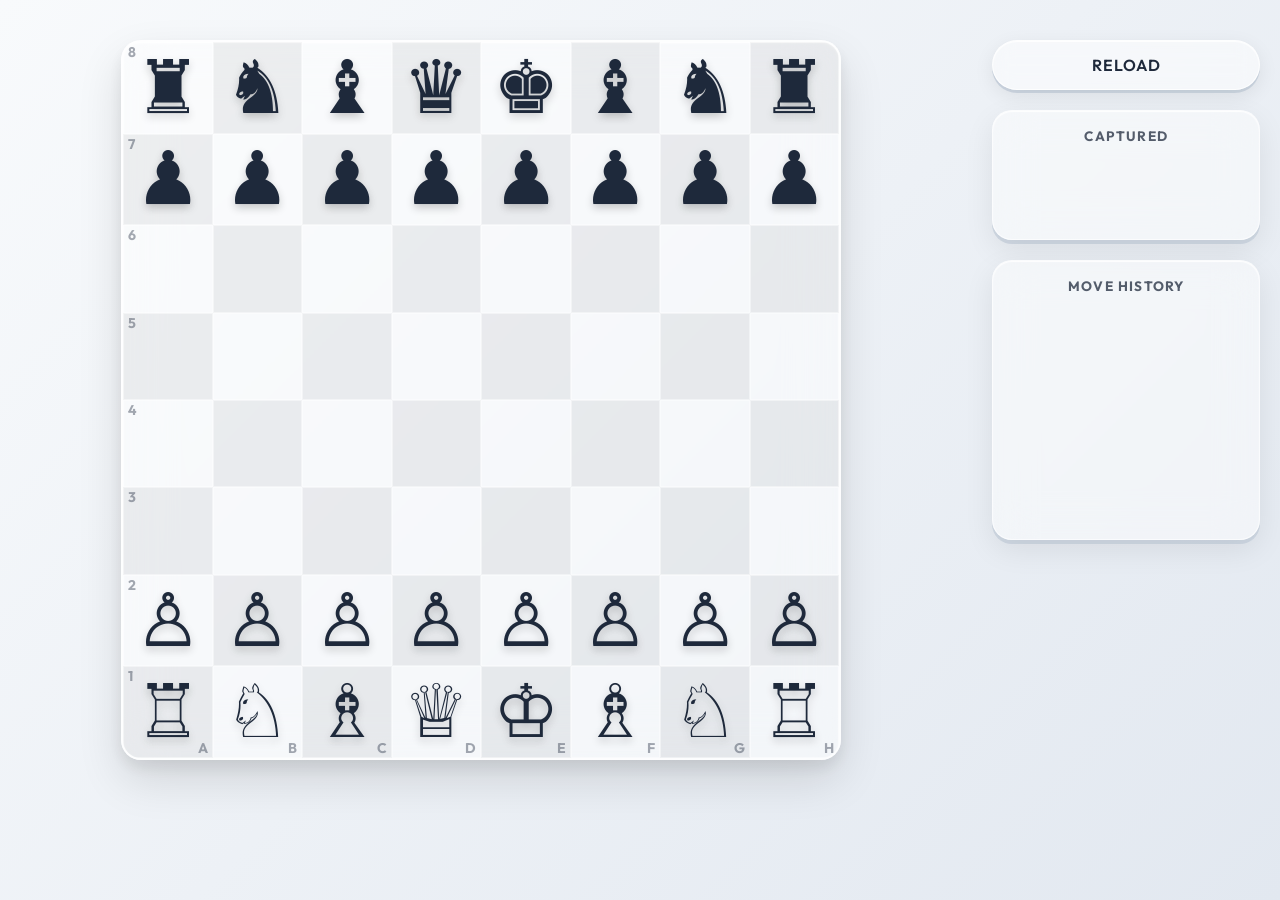
==== chess/index.html @ 89083425 "Updated Portfolio" ====
<!DOCTYPE html>
<html>

<head>
	<title>Chess Game</title>
	<link rel="icon" href="chess.ico" type="image/x-icon" />
	<link rel="preconnect" href="https://fonts.googleapis.com">
	<link rel="preconnect" href="https://fonts.gstatic.com" crossorigin>
	<link href="https://fonts.googleapis.com/css2?family=Outfit:wght@300;400;700&display=swap" rel="stylesheet">
	<script async src="https://www.googletagmanager.com/gtag/js?id=G-2EZ7F16X02"></script>
	<script>
		window.dataLayer = window.dataLayer || [];
		function gtag() { dataLayer.push(arguments); }
		gtag('js', new Date());
		gtag('config', 'G-2EZ7F16X02');
	</script>
	<meta name="description" content="Chess" />
	<meta name="author" content="Dipta Roy">

	<meta name="viewport" content="width=device-width, initial-scale=1.0">
	<link rel="stylesheet" href="css/styles.css">
	<script src="js/engine.js"></script>
	<script src="js/app.js"></script>
</head>

<body id="body">
	<div class="main-container">
		<div class="info-panel">
			<!-- Reload Button (Top) -->
			<div class="reload-container">
				<a href="#" onclick="window.location.reload(); return false;" class="myButton">Reload</a>
			</div>

			<!-- Captured Pieces Panel -->
			<div class="captured-panel">
				<div class="panel-header">Captured</div>
				<div id="capturedPieces">
					<!-- Captured pieces will be injected here -->
				</div>
			</div>

			<!-- Move History Panel -->
			<div class="history-panel">
				<div class="panel-header">Move History</div>
				<div id="moveHistoryList">
					<!-- Moves go here -->
				</div>
			</div>
		</div>

		<div id="content">
			<div id="game"></div>
		</div>
	</div>

	<!-- Game Over Popup -->
	<div id="gameOverPopup"
		style="display: none; position: fixed; top: 0; left: 0; width: 100%; height: 100%; background: rgba(15, 23, 42, 0.8); backdrop-filter: blur(8px); -webkit-backdrop-filter: blur(8px); z-index: 9999; justify-content: center; align-items: center; flex-direction: column; color: white;">
		<div
			style="background: rgba(255, 255, 255, 0.1); border: 1px solid rgba(255, 255, 255, 0.2); border-radius: 24px; padding: 50px; text-align: center; box-shadow: 0 25px 50px rgba(0, 0, 0, 0.5);">
			<h1 id="gameOverMessage"
				style="font-size: 3em; margin: 0 0 20px 0; text-shadow: 0 2px 10px rgba(0, 0, 0, 0.5);">Checkmate!</h1>
			<p id="gameOverSubtext" style="font-size: 1.2em; opacity: 0.8; margin-bottom: 30px;">The king has been
				captured.</p>
			<a href="#" onclick="window.location.reload(); return false;" class="myButton"
				style="width: auto; padding: 15px 50px;">Play Again</a>
		</div>
	</div>
</body>

</html>
---- chess/css/styles.css ----
@import url('https://fonts.googleapis.com/css2?family=Outfit:wght@300;400;700&display=swap');

body {
	background: linear-gradient(135deg, #f8fafc 0%, #e2e8f0 100%);
	background-attachment: fixed;
	margin: 0;
	padding: 0;
	font-family: 'Outfit', sans-serif;
	display: flex;
	flex-direction: column;
	align-items: center;
	min-height: 100vh;
	color: #1e293b;
}

.main-container {
	display: flex;
	flex-direction: column;
	align-items: center;
	width: 100%;
	max-width: 1300px;
	padding: 20px;
	box-sizing: border-box;
	gap: 30px;
	perspective: 1200px;
}

.info-panel {
	display: flex;
	flex-direction: column;
	align-items: center;
	gap: 20px;
	width: 100%;
	max-width: 400px;
}

/* Clock Styles */
.clock {
	width: 100%;
	padding: 20px;
	color: #1e293b;
	text-align: center;
	background: rgba(255, 255, 255, 0.5);
	backdrop-filter: blur(20px);
	-webkit-backdrop-filter: blur(20px);
	border-radius: 20px;
	border: 1px solid rgba(255, 255, 255, 0.8);
	box-shadow: 0 10px 30px rgba(0, 0, 0, 0.08), 0 4px 0px rgba(203, 213, 225, 0.8), inset 0 1px 1px rgba(255, 255, 255, 0.9);
	box-sizing: border-box;
	transition: all 0.3s cubic-bezier(0.4, 0, 0.2, 1);
}

.clock:hover {
	transform: translateY(-3px) translateZ(10px);
	box-shadow: 0 18px 36px rgba(0, 0, 0, 0.12), 0 6px 0px rgba(203, 213, 225, 0.9), inset 0 1px 1px rgba(255, 255, 255, 1);
}

.clock ul {
	padding: 0;
	list-style: none;
	text-align: center;
	display: flex;
	justify-content: center;
	margin: 0;
	align-items: center;
}

.clock ul li {
	font-size: 3em;
	text-align: center;
	font-weight: 700;
	text-shadow: 0 2px 10px rgba(0, 0, 0, 0.3);
	font-variant-numeric: tabular-nums;
	min-width: 1.2em;
	display: inline-block;
}

#Date {
	font-size: 1.2em;
	text-align: center;
	padding-bottom: 10px;
	font-weight: 300;
	letter-spacing: 1px;
	text-transform: uppercase;
}

/* Animation */
#point {
	position: relative;
	animation: mymove 1s ease infinite;
	padding: 0 5px;
	color: #4fa7d4;
}

@keyframes mymove {
	0% {
		opacity: 1.0;
		text-shadow: 0 0 10px rgba(59, 130, 246, 0.5);
	}

	50% {
		opacity: 0;
		text-shadow: none;
	}

	100% {
		opacity: 1.0;
		text-shadow: 0 0 10px rgba(59, 130, 246, 0.5);
	}
}

/* Card 3D Elevate Styles */
.captured-panel, .history-panel {
	width: 100%;
	background: rgba(255, 255, 255, 0.45) !important;
	backdrop-filter: blur(20px) !important;
	-webkit-backdrop-filter: blur(20px) !important;
	border-radius: 20px !important;
	border: 1px solid rgba(255, 255, 255, 0.6) !important;
	box-shadow: 0 10px 30px rgba(0, 0, 0, 0.08), 0 4px 0px rgba(203, 213, 225, 0.8), inset 0 1px 1px rgba(255, 255, 255, 0.9) !important;
	padding: 16px 20px !important;
	box-sizing: border-box !important;
	display: flex !important;
	flex-direction: column !important;
	align-items: center !important;
	transition: transform 0.3s cubic-bezier(0.4, 0, 0.2, 1), box-shadow 0.3s cubic-bezier(0.4, 0, 0.2, 1) !important;
}

.captured-panel {
	height: 130px !important;
	min-height: 130px !important;
	max-height: 130px !important;
}

.history-panel {
	height: 280px !important;
	min-height: 280px !important;
	max-height: 280px !important;
	align-items: stretch !important;
}

.panel-header {
	font-weight: 700 !important;
	margin-bottom: 8px !important;
	color: #1e293b !important;
	text-transform: uppercase !important;
	letter-spacing: 1.2px !important;
	font-size: 0.85em !important;
	opacity: 0.75 !important;
	text-align: center !important;
	width: 100% !important;
	flex-shrink: 0 !important;
}

#capturedPieces {
	flex-grow: 1;
	font-size: 2em;
	display: flex;
	flex-wrap: wrap;
	justify-content: center;
	align-content: flex-start;
	align-items: center;
	gap: 4px;
	font-family: 'Segoe UI Symbol', 'Noto Sans Symbols 2', serif;
	width: 100%;
	overflow-y: auto;
}

#moveHistoryList {
	flex-grow: 1;
	overflow-y: auto;
	font-family: 'Outfit', sans-serif;
	font-size: 1em;
	padding-right: 5px;
	display: flex;
	flex-direction: column;
	gap: 4px;
	width: 100%;
}

.reload-container {
	width: 100%;
}

.captured-panel:hover, .history-panel:hover {
	transform: translateY(-3px) translateZ(10px);
	box-shadow: 0 18px 36px rgba(0, 0, 0, 0.12), 0 6px 0px rgba(203, 213, 225, 0.9), inset 0 1px 1px rgba(255, 255, 255, 1) !important;
}

/* Button */
.myButton {
	background: rgba(255, 255, 255, 0.5);
	backdrop-filter: blur(10px);
	-webkit-backdrop-filter: blur(10px);
	border-radius: 50px;
	border: 1px solid rgba(255, 255, 255, 0.8);
	display: inline-block;
	cursor: pointer;
	color: #1e293b;
	font-family: 'Outfit', sans-serif;
	font-size: 16px;
	font-weight: 600;
	padding: 14px 30px;
	text-decoration: none;
	box-shadow: 0 6px 20px rgba(0, 0, 0, 0.08), 0 3px 0px rgba(203, 213, 225, 0.9), inset 0 1px 1px rgba(255, 255, 255, 0.9);
	transition: all 0.2s cubic-bezier(0.4, 0, 0.2, 1);
	text-transform: uppercase;
	letter-spacing: 1px;
	width: 100%;
	text-align: center;
	box-sizing: border-box;
}

.myButton:hover {
	transform: translateY(-2px);
	background: rgba(255, 255, 255, 0.85);
	box-shadow: 0 12px 28px rgba(59, 130, 246, 0.25), 0 4px 0px rgba(148, 163, 184, 0.9), inset 0 1px 1px rgba(255, 255, 255, 1);
}

.myButton:active {
	transform: translateY(2px) !important;
	box-shadow: 0 2px 8px rgba(0, 0, 0, 0.1), 0 1px 0px rgba(203, 213, 225, 0.9) !important;
}

/* Game Container */
#content {
	margin-top: 0;
	display: flex;
	justify-content: center;
	width: 100%;
	flex-grow: 1;
	perspective: 1200px;
}

/* Responsive Adjustments */
@media (min-width: 900px) {
	.main-container {
		flex-direction: row;
		justify-content: center;
		align-items: flex-start;
		gap: 50px;
		padding-top: 40px;
	}

	.info-panel {
		width: 360px;
		order: 2;
	}

	#content {
		order: 1;
	}
}

/* Chessboard Styling & Increased Size */
#game {
	display: flex;
	justify-content: center;
}

#game table {
	counter-reset: rank 9;
	margin: 0 auto !important;
	color: #1e293b !important;
	border: 2px solid rgba(255, 255, 255, 0.8) !important;
	background: rgba(255, 255, 255, 0.35) !important;
	backdrop-filter: blur(25px) !important;
	-webkit-backdrop-filter: blur(25px) !important;
	border-radius: 20px !important;
	box-shadow: 
		0 20px 45px rgba(0, 0, 0, 0.12),
		0 8px 16px rgba(0, 0, 0, 0.08),
		inset 0 1px 2px rgba(255, 255, 255, 0.9) !important;
	transition: all 0.3s cubic-bezier(0.4, 0, 0.2, 1) !important;
	overflow: hidden !important;
	border-spacing: 0 !important;
	table-layout: fixed !important;
	width: 672px !important;
	height: 672px !important;
}

#game table:hover {
	box-shadow: 
		0 28px 56px rgba(0, 0, 0, 0.16),
		0 12px 24px rgba(0, 0, 0, 0.1),
		inset 0 1px 2px rgba(255, 255, 255, 1) !important;
}

@media (min-width: 1200px) {
	#game table {
		width: 720px !important;
		height: 720px !important;
	}
	#game tr {
		height: 90px !important;
		max-height: 90px !important;
	}
	#game td {
		width: 90px !important;
		height: 90px !important;
		min-width: 90px !important;
		min-height: 90px !important;
		max-width: 90px !important;
		max-height: 90px !important;
		line-height: 90px !important;
		font-size: 80px !important;
	}
}

#game tr {
	height: 84px !important;
	max-height: 84px !important;
}

#game td {
	position: relative !important;
	box-sizing: border-box !important;
	background: rgba(255, 255, 255, 0.2) !important;
	border: 1px solid rgba(255, 255, 255, 0.4) !important;
	transition: background 0.2s ease, box-shadow 0.2s ease !important;
	text-shadow: 0 4px 8px rgba(0, 0, 0, 0.2) !important;
	font-size: 74px !important;
	width: 84px !important;
	height: 84px !important;
	min-width: 84px !important;
	min-height: 84px !important;
	max-width: 84px !important;
	max-height: 84px !important;
	line-height: 84px !important;
	text-align: center !important;
	vertical-align: middle !important;
	overflow: hidden !important;
	font-family: 'Segoe UI Symbol', 'Noto Sans Symbols 2', serif !important;
}

#game td:hover {
	box-shadow: inset 0 0 15px rgba(255, 255, 255, 0.7) !important;
}

/* Alternate squares */
#game tr:nth-child(odd) td:nth-child(even),
#game tr:nth-child(even) td:nth-child(odd) {
	background: rgba(0, 0, 0, 0.05) !important;
}

/* Selected square highlight */
#game td[lang="0"] {
	outline: none !important;
	box-shadow: inset 0 0 0 2px #3b82f6, inset 0 0 20px rgba(59, 130, 246, 0.6) !important;
	background: rgba(59, 130, 246, 0.4) !important;
	z-index: 20;
}

/* Legal move highlights */
#content #game td.move-highlight {
	background: rgba(234, 179, 8, 0.7) !important;
	backdrop-filter: blur(8px) !important;
	-webkit-backdrop-filter: blur(8px) !important;
	box-shadow: inset 0 1px 1px rgba(255, 255, 255, 0.4), inset 0 0 10px rgba(234, 179, 8, 0.6) !important;
}

#content #game td.capture-highlight {
	background: rgba(239, 68, 68, 0.7) !important;
	backdrop-filter: blur(8px) !important;
	-webkit-backdrop-filter: blur(8px) !important;
	box-shadow: inset 0 1px 1px rgba(255, 255, 255, 0.4), inset 0 0 10px rgba(239, 68, 68, 0.6) !important;
}

/* Coordinate Labels (A-H, 1-8) */
#game tr {
	counter-increment: rank -1;
}

#game tr:last-child {
	counter-reset: file 0;
}

#game tr td:first-child::before {
	content: counter(rank);
	position: absolute;
	left: 4px;
	top: 2px;
	font-size: clamp(10px, 3vw, 14px);
	font-family: 'Outfit', sans-serif;
	font-weight: 700;
	color: rgba(30, 41, 59, 0.4);
	z-index: 10;
	line-height: 1;
	text-shadow: none !important;
}

#game tr:last-child td {
	counter-increment: file 1;
}

#game tr:last-child td::after {
	content: counter(file, upper-alpha);
	position: absolute;
	right: 4px;
	bottom: 2px;
	font-size: clamp(10px, 3vw, 14px);
	font-family: 'Outfit', sans-serif;
	font-weight: 700;
	color: rgba(30, 41, 59, 0.4);
	z-index: 10;
	line-height: 1;
	text-shadow: none !important;
}

/* Mobile Optimization for Chessboard */
@media (max-width: 600px) {
	#game {
		width: 100%;
		display: flex;
		justify-content: center;
	}

	#game table {
		width: 95vw !important;
		height: 95vw !important;
		border-width: 4px !important;
	}

	#game td {
		font-size: 11vw !important;
		width: 12.5% !important;
		height: 12.5% !important;
	}

	.clock ul li {
		font-size: 2em;
	}

	#Date {
		font-size: 1em;
	}

	.main-container {
		padding: 10px;
		gap: 20px;
	}

	.info-panel {
		max-width: 100%;
	}
}
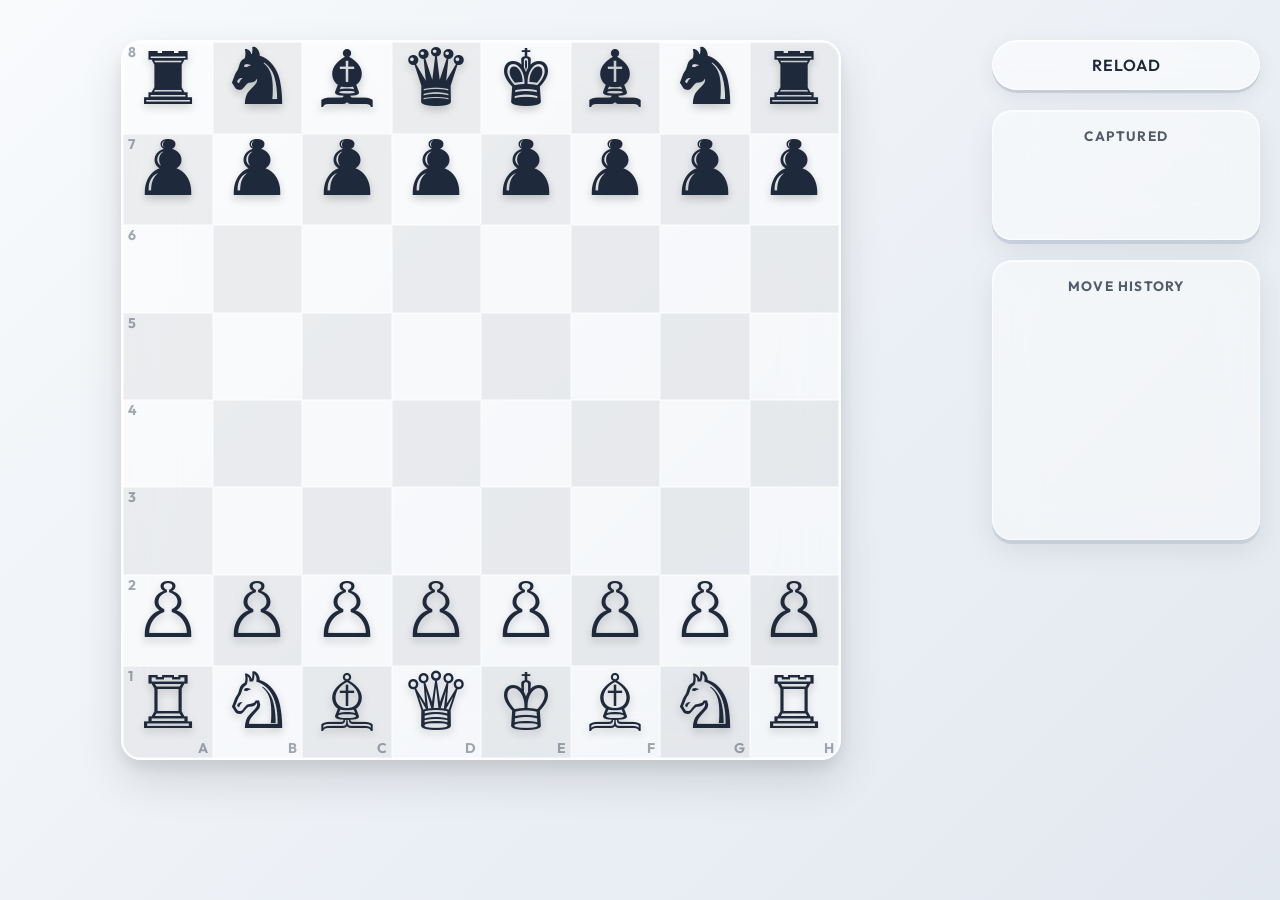
==== commit 527090f6: "update" ====
--- a/chess/index.html
+++ b/chess/index.html
@@ -6,7 +6,7 @@
 	<link rel="icon" href="chess.ico" type="image/x-icon" />
 	<link rel="preconnect" href="https://fonts.googleapis.com">
 	<link rel="preconnect" href="https://fonts.gstatic.com" crossorigin>
-	<link href="https://fonts.googleapis.com/css2?family=Outfit:wght@300;400;700&display=swap" rel="stylesheet">
+	<link href="https://fonts.googleapis.com/css2?family=Noto+Sans+Symbols+2&family=Noto+Sans+Symbols:wght@400;700&family=Outfit:wght@300;400;700&display=swap" rel="stylesheet">
 	<script async src="https://www.googletagmanager.com/gtag/js?id=G-2EZ7F16X02"></script>
 	<script>
 		window.dataLayer = window.dataLayer || [];
--- a/chess/css/styles.css
+++ b/chess/css/styles.css
@@ -161,7 +161,7 @@
 	align-content: flex-start;
 	align-items: center;
 	gap: 4px;
-	font-family: 'Segoe UI Symbol', 'Noto Sans Symbols 2', serif;
+	font-family: 'Noto Sans Symbols 2', 'Noto Sans Symbols', 'Segoe UI Symbol', sans-serif;
 	width: 100%;
 	overflow-y: auto;
 }
@@ -330,7 +330,7 @@
 	text-align: center !important;
 	vertical-align: middle !important;
 	overflow: hidden !important;
-	font-family: 'Segoe UI Symbol', 'Noto Sans Symbols 2', serif !important;
+	font-family: 'Noto Sans Symbols 2', 'Noto Sans Symbols', 'Segoe UI Symbol', sans-serif !important;
 }
 
 #game td:hover {
@@ -416,15 +416,27 @@
 	}
 
 	#game table {
-		width: 95vw !important;
-		height: 95vw !important;
-		border-width: 4px !important;
+		width: 98vw !important;
+		height: 98vw !important;
+		max-width: 98vw !important;
+		max-height: 98vw !important;
+		border-width: 2px !important;
+	}
+
+	#game tr {
+		height: 12.25vw !important;
+		max-height: 12.25vw !important;
 	}
 
 	#game td {
-		font-size: 11vw !important;
+		font-size: 11.5vw !important;
+		line-height: 12.25vw !important;
 		width: 12.5% !important;
-		height: 12.5% !important;
+		height: 12.25vw !important;
+		min-width: 0 !important;
+		min-height: 0 !important;
+		max-width: none !important;
+		max-height: none !important;
 	}
 
 	.clock ul li {
@@ -436,8 +448,8 @@
 	}
 
 	.main-container {
-		padding: 10px;
-		gap: 20px;
+		padding: 4px;
+		gap: 15px;
 	}
 
 	.info-panel {
